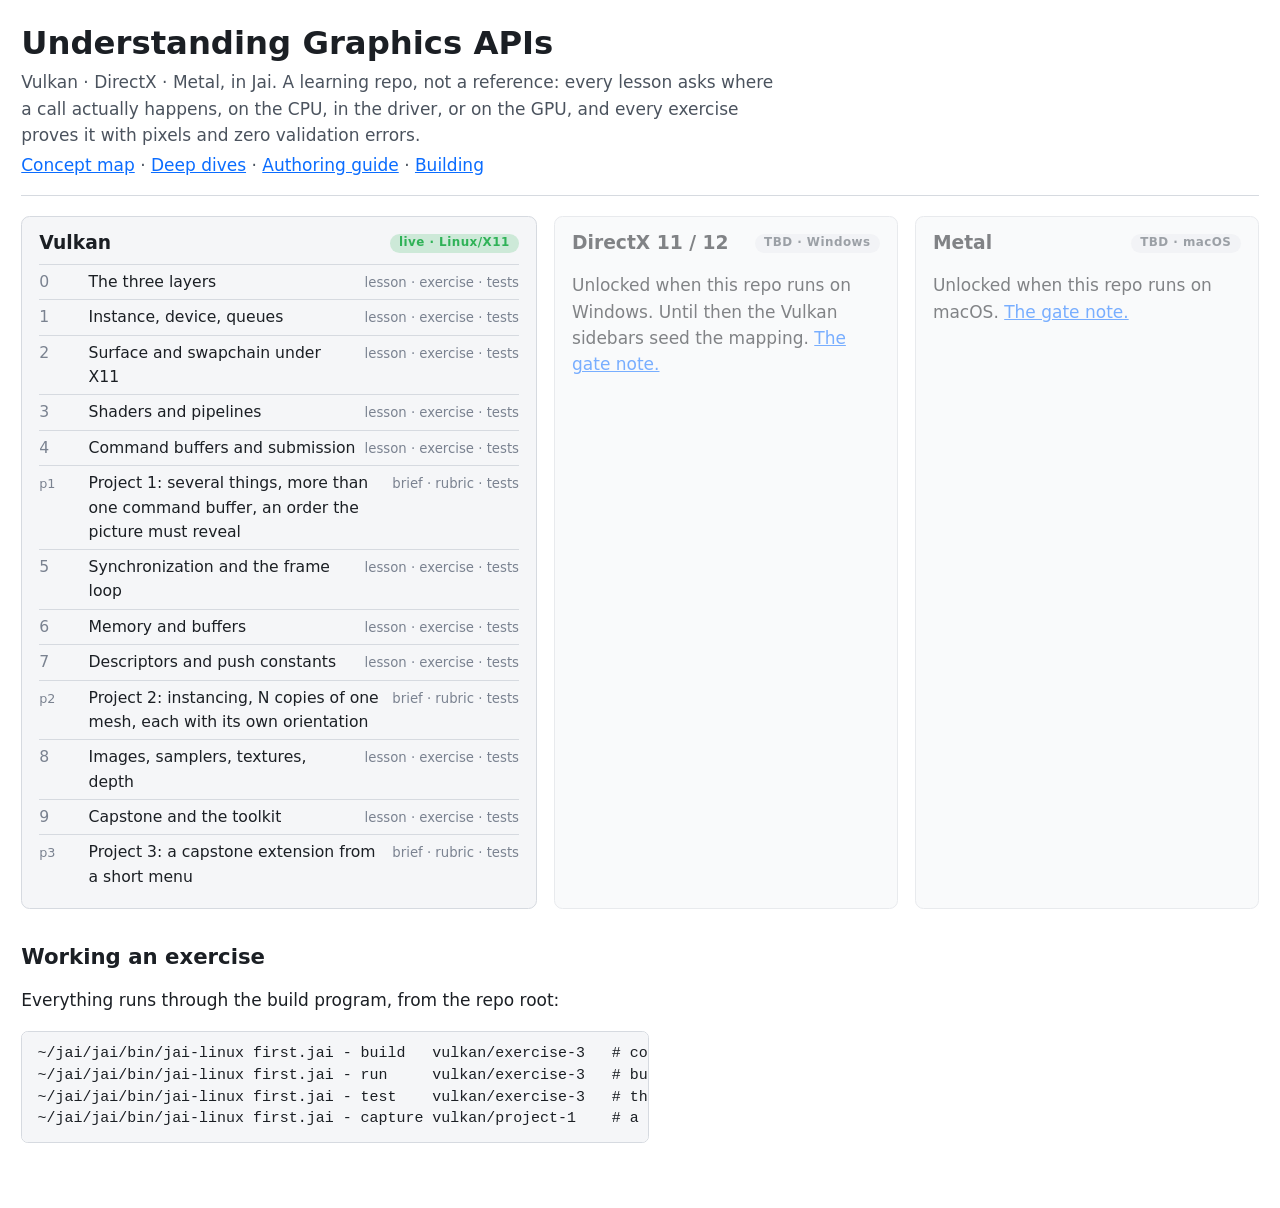
==== index.html @ 201dd930 "concept-map verb: assemble the cross-API glossary from every sidebar; check-lessons flags a stale ma" ====
<!doctype html>
<html lang="en">
<head>
<meta charset="utf-8">
<meta name="viewport" content="width=device-width, initial-scale=1">
<title>Understanding Graphics APIs</title>
<link rel="stylesheet" href="lessons/assets/lesson.css">
</head>
<body class="site">

<header class="site-head">
  <h1>Understanding Graphics APIs</h1>
  <p>Vulkan · DirectX · Metal, in Jai. A learning repo, not a reference: every lesson asks where a call
  actually happens, on the CPU, in the driver, or on the GPU, and every exercise proves it with pixels and
  zero validation errors.</p>
  <p class="site-links"><a href="lessons/concept-map.html">Concept map</a> · <a href="lessons/vulkan/deep-dives/README.md">Deep dives</a> · <a href="lessons/README.md">Authoring guide</a> · <a href="README.md">Building</a></p>
</header>

<section class="tracks">

<article class="track" data-track="vulkan">
  <h2>Vulkan <span class="pill live">live · Linux/X11</span></h2>
  <div class="lrow" data-number="0"><span class="n">0</span><span class="t">The three layers</span><span class="marks"><span class="mark" data-state="todo">lesson</span> · <span class="mark" data-state="todo">exercise</span> · <span class="mark" data-state="todo">tests</span></span></div>
  <div class="lrow" data-number="1"><span class="n">1</span><span class="t">Instance, device, queues</span><span class="marks"><span class="mark" data-state="todo">lesson</span> · <span class="mark" data-state="todo">exercise</span> · <span class="mark" data-state="todo">tests</span></span></div>
  <div class="lrow" data-number="2"><span class="n">2</span><span class="t">Surface and swapchain under X11</span><span class="marks"><span class="mark" data-state="todo">lesson</span> · <span class="mark" data-state="todo">exercise</span> · <span class="mark" data-state="todo">tests</span></span></div>
  <div class="lrow" data-number="3"><span class="n">3</span><span class="t">Shaders and pipelines</span><span class="marks"><span class="mark" data-state="todo">lesson</span> · <span class="mark" data-state="todo">exercise</span> · <span class="mark" data-state="todo">tests</span></span></div>
  <div class="lrow" data-number="4"><span class="n">4</span><span class="t">Command buffers and submission</span><span class="marks"><span class="mark" data-state="todo">lesson</span> · <span class="mark" data-state="todo">exercise</span> · <span class="mark" data-state="todo">tests</span></span></div>
  <div class="lrow" data-project="1"><span class="n">p1</span><span class="t">Project 1: several things, more than one command buffer, an order the picture must reveal</span><span class="marks"><span class="mark" data-state="todo">brief</span> · <span class="mark" data-state="todo">rubric</span> · <span class="mark" data-state="todo">tests</span></span></div>
  <div class="lrow" data-number="5"><span class="n">5</span><span class="t">Synchronization and the frame loop</span><span class="marks"><span class="mark" data-state="todo">lesson</span> · <span class="mark" data-state="todo">exercise</span> · <span class="mark" data-state="todo">tests</span></span></div>
  <div class="lrow" data-number="6"><span class="n">6</span><span class="t">Memory and buffers</span><span class="marks"><span class="mark" data-state="todo">lesson</span> · <span class="mark" data-state="todo">exercise</span> · <span class="mark" data-state="todo">tests</span></span></div>
  <div class="lrow" data-number="7"><span class="n">7</span><span class="t">Descriptors and push constants</span><span class="marks"><span class="mark" data-state="todo">lesson</span> · <span class="mark" data-state="todo">exercise</span> · <span class="mark" data-state="todo">tests</span></span></div>
  <div class="lrow" data-project="2"><span class="n">p2</span><span class="t">Project 2: instancing, N copies of one mesh, each with its own orientation</span><span class="marks"><span class="mark" data-state="todo">brief</span> · <span class="mark" data-state="todo">rubric</span> · <span class="mark" data-state="todo">tests</span></span></div>
  <div class="lrow" data-number="8"><span class="n">8</span><span class="t">Images, samplers, textures, depth</span><span class="marks"><span class="mark" data-state="todo">lesson</span> · <span class="mark" data-state="todo">exercise</span> · <span class="mark" data-state="todo">tests</span></span></div>
  <div class="lrow" data-number="9"><span class="n">9</span><span class="t">Capstone and the toolkit</span><span class="marks"><span class="mark" data-state="todo">lesson</span> · <span class="mark" data-state="todo">exercise</span> · <span class="mark" data-state="todo">tests</span></span></div>
  <div class="lrow" data-project="3"><span class="n">p3</span><span class="t">Project 3: a capstone extension from a short menu</span><span class="marks"><span class="mark" data-state="todo">brief</span> · <span class="mark" data-state="todo">rubric</span> · <span class="mark" data-state="todo">tests</span></span></div>
</article>

<article class="track tbd" data-track="directx">
  <h2>DirectX 11 / 12 <span class="pill">TBD · Windows</span></h2>
  <p>Unlocked when this repo runs on Windows. Until then the Vulkan sidebars seed the mapping.
  <a href="directx/README.md">The gate note.</a></p>
</article>

<article class="track tbd" data-track="metal">
  <h2>Metal <span class="pill">TBD · macOS</span></h2>
  <p>Unlocked when this repo runs on macOS. <a href="metal/README.md">The gate note.</a></p>
</article>

</section>

<section class="howto">
  <h2>Working an exercise</h2>
  <p>Everything runs through the build program, from the repo root:</p>
<pre><code>~/jai/jai/bin/jai-linux first.jai - build   vulkan/exercise-3   # compile the windowed program
~/jai/jai/bin/jai-linux first.jai - run     vulkan/exercise-3   # build, then look at it
~/jai/jai/bin/jai-linux first.jai - test    vulkan/exercise-3   # the headless gate: pixels and zero validation errors
~/jai/jai/bin/jai-linux first.jai - capture vulkan/project-1    # a PNG of the last readback, for grading</code></pre>
</section>

</body>
</html>
---- lessons/assets/lesson.css ----
/* lesson.css: tokens, type, the spine layout and its narrow strip, sidebars, endnotes, the index.
   One stylesheet for every page; no build step; works from file://. */

/* ---- tokens -------------------------------------------------------------------------------- */

:root {
  color-scheme: light dark;
  --bg: #fff;
  --bg-2: #f5f6f8;
  --bg-3: #e9ebef;
  --fg: #1b1f24;
  --fg-2: #4b535e;
  --fg-3: #7a8290;
  --line: #d6dae0;
  --accent: #0a6cff;
  --lane-cpu: #2fb257;
  --lane-driver: #f0930a;
  --lane-gpu: #0a84ff;
  --sidebar: #7c4dff;
  --mark: rgba(10, 108, 255, .18);
  --font: system-ui, -apple-system, "Segoe UI", Roboto, sans-serif;
  --mono: ui-monospace, "JetBrains Mono", "Fira Code", Menlo, monospace;
}

@media (prefers-color-scheme: dark) {
  :root {
    --bg: #121417;
    --bg-2: #1a1d22;
    --bg-3: #23272e;
    --fg: #e6e8eb;
    --fg-2: #aab2bd;
    --fg-3: #767e8a;
    --line: #333a44;
    --accent: #4d9bff;
    --lane-cpu: #45c46c;
    --lane-driver: #f5a632;
    --lane-gpu: #3b9bff;
    --sidebar: #a98bff;
    --mark: rgba(77, 155, 255, .28);
  }
}

[data-lane="cpu"]    { --lane-color: var(--lane-cpu); }
[data-lane="driver"] { --lane-color: var(--lane-driver); }
[data-lane="gpu"]    { --lane-color: var(--lane-gpu); }

/* ---- type ---------------------------------------------------------------------------------- */

*, *::before, *::after { box-sizing: border-box; }

html { font-size: 17px; }

body {
  margin: 0;
  font-family: var(--font);
  line-height: 1.55;
  color: var(--fg);
  background: var(--bg);
}

p, li, dd { max-width: 70ch; }

h1 { font-size: 1.9rem; line-height: 1.2; margin: .2rem 0 .4rem; }
h2 { font-size: 1.25rem; line-height: 1.3; margin: 2rem 0 .6rem; }
a  { color: var(--accent); }

code { font-family: var(--mono); font-size: .92em; }

pre {
  overflow-x: auto;
  font: 0.88em/1.45 var(--mono);
  background: var(--bg-2);
  border: 1px solid var(--line);
  border-radius: .4rem;
  padding: .7rem .9rem;
  margin: .8rem 0;
}
pre code { font: inherit; }

mark { background: var(--mark); color: inherit; border-radius: .15rem; padding: 0 .1em; }

.notice { background: var(--bg-3); padding: .5rem .8rem; border-radius: .4rem; }
.lead   { color: var(--fg-2); }

/* ---- the lesson page ----------------------------------------------------------------------- */

.lesson {
  max-width: 1500px;
  margin: 0 auto;
  padding: 0 1.25rem 3rem;
}

.lesson-head {
  padding: 1rem 0 .6rem;
  border-bottom: 1px solid var(--line);
  margin-bottom: 1rem;
}
.crumbs       { margin: 0; font-size: .85rem; color: var(--fg-2); }
.lesson-links { margin: 0; }

.step { scroll-margin-top: 1rem; }

.deep-dive { color: var(--fg-2); }
.next { font-weight: 600; margin-top: 2rem; }

/* wide: two columns, the panel pinned on the right */
@media (min-width: 1100px) {
  .lesson {
    display: grid;
    grid-template-columns: minmax(0, 1.4fr) minmax(300px, 1fr);
    gap: 0 2rem;
    align-items: start;
  }
  .lesson-head { grid-column: 1 / -1; }
  .body  { grid-column: 1; grid-row: 2; min-width: 0; }
  .where { grid-column: 2; grid-row: 2; position: sticky; top: 1rem; align-self: start; }
  .strip { display: none; }
}

/* narrow: one column, the lanes fold into a pinned strip of chips */
@media (max-width: 1099.98px) {
  .where {
    position: sticky;
    top: 0;
    z-index: 2;
    background: var(--bg);
    border-bottom: 1px solid var(--line);
  }
  .strip {
    display: flex;
    flex-wrap: wrap;
    align-items: center;
    gap: .4rem;
    padding: .45rem 0;
    min-height: 2.4rem;
  }
  .spine { display: none; }
  .where.expanded .spine { display: block; max-height: 50vh; overflow: auto; margin-bottom: .6rem; }
  .step { scroll-margin-top: 3.4rem; }
}

/* ---- the spine ----------------------------------------------------------------------------- */

.spine {
  border: 1px solid var(--line);
  border-radius: .5rem;
  background: var(--bg-2);
  padding: .8rem .9rem;
}
.spine-title {
  margin: 0 0 .6rem;
  font-size: .8rem;
  letter-spacing: .06em;
  text-transform: uppercase;
  color: var(--fg-2);
}
.spine-legend { margin: .6rem 0 0; font-size: .8rem; color: var(--fg-3); }

.lane {
  display: grid;
  grid-template-columns: 4.5rem 1fr;
  align-items: center;
  gap: .5rem;
  margin: .35rem 0;
}
.lane-tag { font-weight: 700; font-size: .8rem; text-align: right; color: var(--lane-color); }
.bar {
  display: flex;
  align-items: center;
  gap: .35rem;
  min-width: 0;
  overflow-x: auto;
  padding: .3rem .5rem;
  border-radius: .4rem;
  background: color-mix(in srgb, var(--lane-color) 12%, transparent);
}

.box, .chip {
  font: inherit;
  font-size: .8rem;
  line-height: 1.3;
  padding: .15rem .55rem;
  border: 1px solid var(--line);
  border-radius: 999px;
  background: var(--bg);
  color: var(--fg);
  white-space: nowrap;
  cursor: pointer;
  transition: opacity .2s, border-color .2s, background-color .2s;
}
.box.on, .chip.on {
  border-color: var(--lane-color);
  background: color-mix(in srgb, var(--lane-color) 18%, var(--bg));
  font-weight: 600;
}
.spine.live .box:not(.on) { opacity: .55; }

.arrow { flex: none; color: var(--fg-3); font-weight: 700; }
.arrow.on { color: var(--accent); }

/* the strip's chips, built by spine.js; a long sub label is cut short so the strip stays one line */
.strip-label { font-size: .7rem; letter-spacing: .06em; text-transform: uppercase; color: var(--fg-2); }
.chip { cursor: default; display: inline-block; max-width: 50vw; overflow: hidden; text-overflow: ellipsis; vertical-align: middle; }
.chip .sub { color: var(--fg-3); font-weight: 400; }
.chip-arrow { color: var(--fg-3); font-weight: 700; }
.chip-arrow.on { color: var(--accent); }
.strip-toggle {
  margin-left: auto;
  font: inherit;
  font-size: .8rem;
  color: var(--accent);
  background: none;
  border: 0;
  padding: .15rem .3rem;
  cursor: pointer;
}

/* ---- sidebars, snippets, endnotes ---------------------------------------------------------- */

.sidebar {
  border-left: 3px solid var(--sidebar);
  border-radius: 0 .4rem .4rem 0;
  padding: .5rem .9rem;
  margin: 1rem 0;
  background: color-mix(in srgb, var(--sidebar) 8%, transparent);
}
.sidebar-lead {
  margin: 0 0 .3rem;
  font-size: .75rem;
  font-weight: 700;
  letter-spacing: .06em;
  text-transform: uppercase;
  color: var(--sidebar);
}
dl.elsewhere { margin: 0; }
dl.elsewhere dt { display: inline; font-weight: 700; }
dl.elsewhere dt::after { content: ": "; }
dl.elsewhere dd { display: inline; margin: 0; }
dl.elsewhere dd:not(:last-child)::after { content: " · "; color: var(--fg-3); }

pre[data-illustrative] { position: relative; padding-top: 1.7rem; }
pre[data-illustrative]::before {
  content: "illustrative · " attr(data-illustrative);
  position: absolute;
  top: .4rem;
  left: .9rem;
  font-family: var(--font);
  font-size: .65rem;
  letter-spacing: .06em;
  text-transform: uppercase;
  color: var(--fg-3);
}

.endnote {
  border: 1px dashed var(--line);
  border-radius: .4rem;
  padding: .4rem .8rem;
  margin: .5rem 0;
  color: var(--fg-2);
}
.endnote summary { cursor: pointer; color: var(--fg); }

@media (prefers-reduced-motion: reduce) {
  * { transition: none !important; }
}

/* ---- plain pages: the concept map ---------------------------------------------------------- */

.page { max-width: 1100px; margin: 0 auto; padding: 0 1.25rem 3rem; }
.page .crumbs { padding-top: 1rem; }
table.concept-map { border-collapse: collapse; width: 100%; margin: 1rem 0; font-size: .95rem; }
table.concept-map th, table.concept-map td {
  text-align: left;
  vertical-align: top;
  padding: .45rem .6rem;
  border-bottom: 1px solid var(--line);
}
table.concept-map th { font-size: .75rem; letter-spacing: .06em; text-transform: uppercase; color: var(--fg-2); }
table.concept-map td { max-width: 40ch; }
.empty { color: var(--fg-2); font-style: italic; }

/* ---- the landing page ---------------------------------------------------------------------- */

.site { max-width: 1500px; margin: 0 auto; padding: 0 1.25rem 3rem; }
.site-head { padding: 1.2rem 0 .8rem; border-bottom: 1px solid var(--line); margin-bottom: 1.2rem; }
.site-head p { margin: .2rem 0; color: var(--fg-2); }

/* the Vulkan card carries the lesson list, so it gets the wider column; one column below 1100 px */
.tracks { display: grid; grid-template-columns: minmax(0, 1.5fr) minmax(0, 1fr) minmax(0, 1fr); gap: 1rem; }
@media (max-width: 1099.98px) {
  .tracks { grid-template-columns: minmax(0, 1fr); }
}
.track {
  border: 1px solid var(--line);
  border-radius: .5rem;
  padding: .8rem 1rem;
  background: var(--bg-2);
}
.track.tbd { opacity: .55; }
.track h2 {
  display: flex;
  justify-content: space-between;
  align-items: center;
  gap: .5rem;
  margin: 0 0 .5rem;
  font-size: 1.1rem;
}
.pill {
  font-size: .7rem;
  font-weight: 600;
  letter-spacing: .04em;
  padding: .1rem .55rem;
  border-radius: 999px;
  background: var(--bg-3);
  color: var(--fg-2);
  white-space: nowrap;
}
.pill.live { background: color-mix(in srgb, var(--lane-cpu) 20%, transparent); color: var(--lane-cpu); }

.lrow {
  display: grid;
  grid-template-columns: 2.4rem 1fr auto;
  gap: .5rem;
  align-items: baseline;
  padding: .3rem 0;
  border-top: 1px solid var(--line);
  font-size: .92rem;
}
.lrow .n { color: var(--fg-3); font-variant-numeric: tabular-nums; }
.lrow[data-project] .n { font-size: .75rem; }
.marks { font-size: .78rem; color: var(--fg-3); white-space: nowrap; }
.mark[data-state="done"]    { color: var(--lane-cpu); }
.mark[data-state="current"] { color: var(--accent); }
.howto pre { max-width: 70ch; }
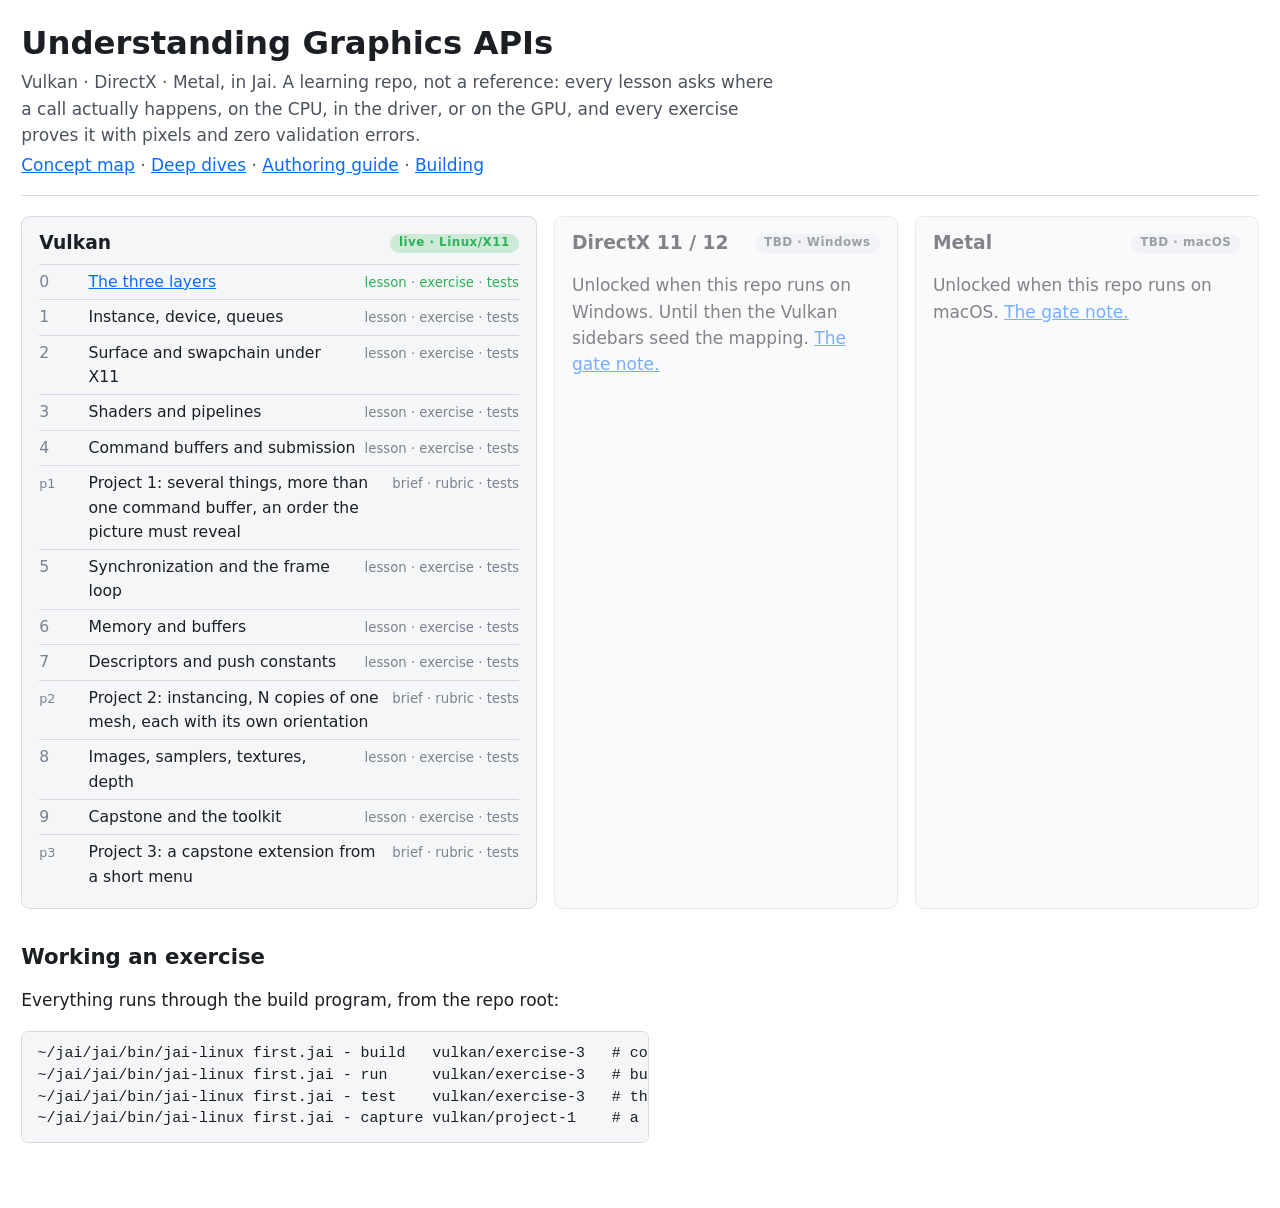
==== commit 74b182b6: "Lesson 0: the three layers, with the diagram convention Co-Authored-By: Claude Fable 5.1 <noreply@an" ====
--- a/index.html
+++ b/index.html
@@ -20,7 +20,7 @@
 
 <article class="track" data-track="vulkan">
   <h2>Vulkan <span class="pill live">live · Linux/X11</span></h2>
-  <div class="lrow" data-number="0"><span class="n">0</span><span class="t">The three layers</span><span class="marks"><span class="mark" data-state="todo">lesson</span> · <span class="mark" data-state="todo">exercise</span> · <span class="mark" data-state="todo">tests</span></span></div>
+  <div class="lrow" data-number="0"><span class="n">0</span><span class="t"><a href="lessons/vulkan/00-three-layers.html">The three layers</a></span><span class="marks"><span class="mark" data-state="done">lesson</span> · <span class="mark" data-state="done">exercise</span> · <span class="mark" data-state="done">tests</span></span></div>
   <div class="lrow" data-number="1"><span class="n">1</span><span class="t">Instance, device, queues</span><span class="marks"><span class="mark" data-state="todo">lesson</span> · <span class="mark" data-state="todo">exercise</span> · <span class="mark" data-state="todo">tests</span></span></div>
   <div class="lrow" data-number="2"><span class="n">2</span><span class="t">Surface and swapchain under X11</span><span class="marks"><span class="mark" data-state="todo">lesson</span> · <span class="mark" data-state="todo">exercise</span> · <span class="mark" data-state="todo">tests</span></span></div>
   <div class="lrow" data-number="3"><span class="n">3</span><span class="t">Shaders and pipelines</span><span class="marks"><span class="mark" data-state="todo">lesson</span> · <span class="mark" data-state="todo">exercise</span> · <span class="mark" data-state="todo">tests</span></span></div>
--- a/lessons/assets/lesson.css
+++ b/lessons/assets/lesson.css
@@ -100,7 +100,7 @@
 
 .step { scroll-margin-top: 1rem; }
 
-.deep-dive { color: var(--fg-2); }
+p.deep-dive { color: var(--fg-2); }
 .next { font-weight: 600; margin-top: 2rem; }
 
 /* wide: two columns, the panel pinned on the right */
@@ -260,14 +260,40 @@
 }
 .endnote summary { cursor: pointer; color: var(--fg); }
 
+/* ---- diagrams: one inline SVG per lesson, drawn with the lane tokens --------------------- */
+
+figure.diagram { margin: 1.2rem 0; }
+figure.diagram svg {
+  display: block;
+  width: 100%;
+  height: auto;
+  max-width: 70ch;
+  font: .78rem var(--font);
+}
+figure.diagram text { fill: var(--fg); }
+figure.diagram [data-lane] > rect.band {
+  fill: color-mix(in srgb, var(--lane-color) 14%, transparent);
+  stroke: var(--lane-color);
+  stroke-width: 1;
+}
+figure.diagram [data-lane] > text.band-tag { fill: var(--lane-color); font-weight: 700; }
+figure.diagram .node rect { fill: var(--bg); stroke: var(--line); rx: 4; }
+figure.diagram .token rect { fill: var(--bg); stroke: var(--line); stroke-dasharray: 3 2; rx: 10; }
+figure.diagram .token text { font-weight: 600; }
+figure.diagram .link { stroke: var(--fg-3); stroke-width: 1.2; fill: none; marker-end: url(#arrowhead); }
+figure.diagram .link.hot { stroke: var(--accent); }
+figure.diagram marker path { fill: var(--fg-3); }
+figure.diagram .small { font-size: .68rem; fill: var(--fg-2); }
+figure.diagram figcaption { font-size: .85rem; color: var(--fg-2); max-width: 70ch; margin-top: .4rem; }
+
 @media (prefers-reduced-motion: reduce) {
   * { transition: none !important; }
 }
 
 /* ---- plain pages: the concept map ---------------------------------------------------------- */
 
-.page { max-width: 1100px; margin: 0 auto; padding: 0 1.25rem 3rem; }
-.page .crumbs { padding-top: 1rem; }
+.page, .deep-dive { max-width: 1100px; margin: 0 auto; padding: 0 1.25rem 3rem; }
+.page .crumbs, .deep-dive .crumbs { padding-top: 1rem; }
 table.concept-map { border-collapse: collapse; width: 100%; margin: 1rem 0; font-size: .95rem; }
 table.concept-map th, table.concept-map td {
   text-align: left;
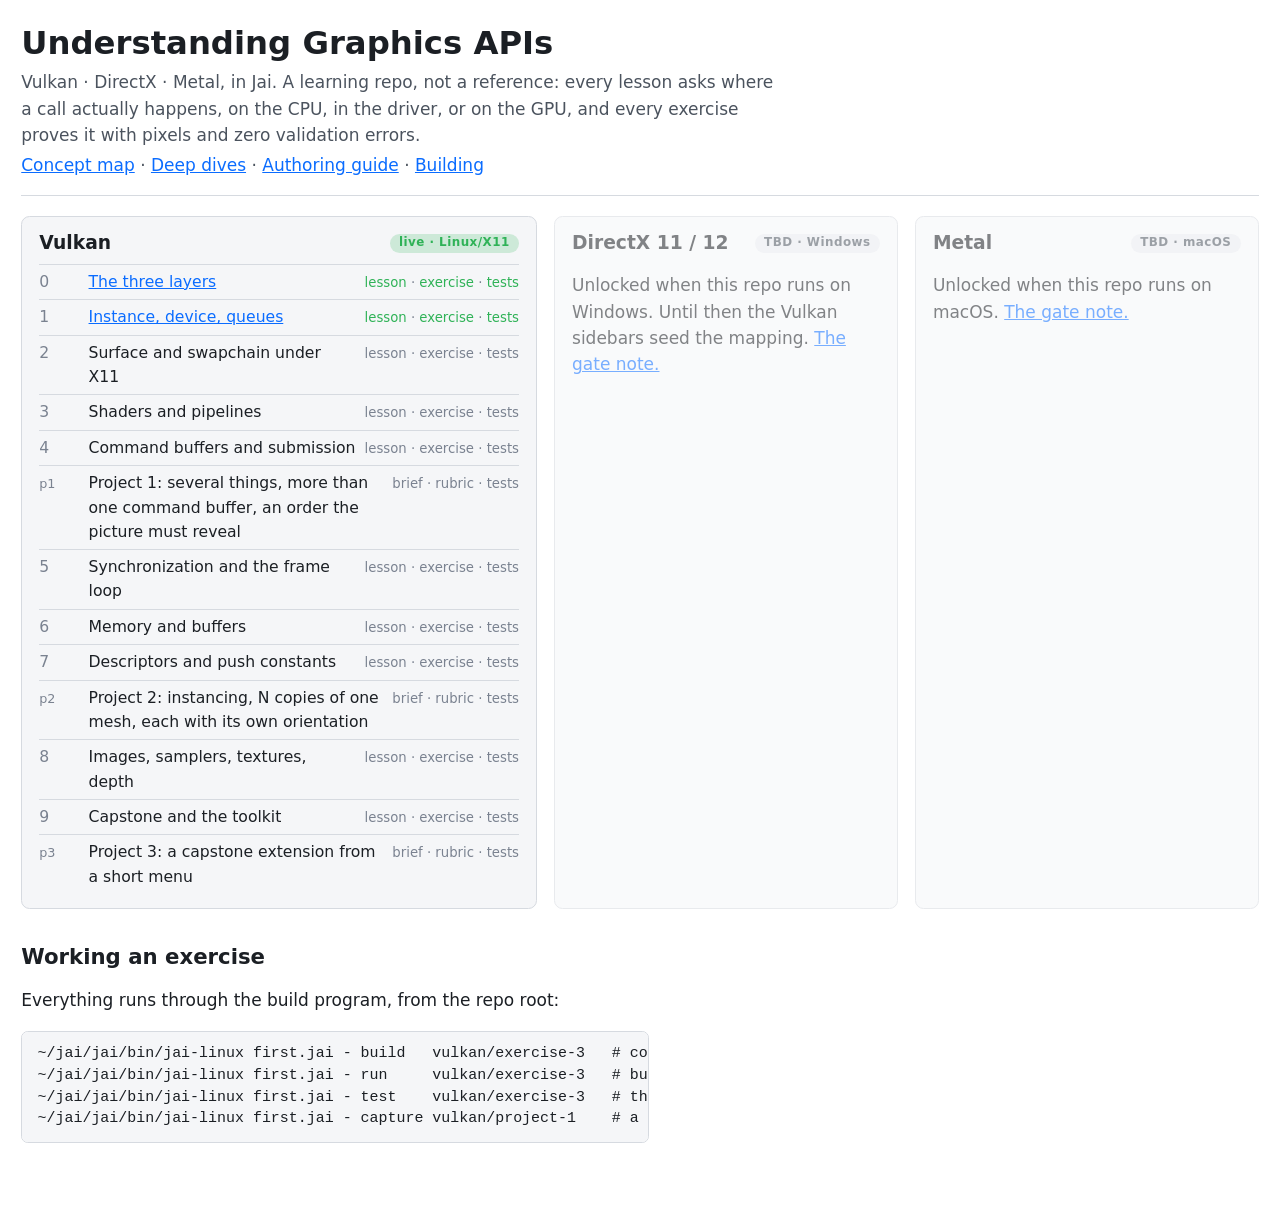
==== commit f43fe25f: "Lesson 1: instance, device, queues Co-Authored-By: Claude Fable 5.1 <noreply@anthropic.com>" ====
--- a/index.html
+++ b/index.html
@@ -21,7 +21,7 @@
 <article class="track" data-track="vulkan">
   <h2>Vulkan <span class="pill live">live · Linux/X11</span></h2>
   <div class="lrow" data-number="0"><span class="n">0</span><span class="t"><a href="lessons/vulkan/00-three-layers.html">The three layers</a></span><span class="marks"><span class="mark" data-state="done">lesson</span> · <span class="mark" data-state="done">exercise</span> · <span class="mark" data-state="done">tests</span></span></div>
-  <div class="lrow" data-number="1"><span class="n">1</span><span class="t">Instance, device, queues</span><span class="marks"><span class="mark" data-state="todo">lesson</span> · <span class="mark" data-state="todo">exercise</span> · <span class="mark" data-state="todo">tests</span></span></div>
+  <div class="lrow" data-number="1"><span class="n">1</span><span class="t"><a href="lessons/vulkan/01-instance-device-queues.html">Instance, device, queues</a></span><span class="marks"><span class="mark" data-state="done">lesson</span> · <span class="mark" data-state="done">exercise</span> · <span class="mark" data-state="done">tests</span></span></div>
   <div class="lrow" data-number="2"><span class="n">2</span><span class="t">Surface and swapchain under X11</span><span class="marks"><span class="mark" data-state="todo">lesson</span> · <span class="mark" data-state="todo">exercise</span> · <span class="mark" data-state="todo">tests</span></span></div>
   <div class="lrow" data-number="3"><span class="n">3</span><span class="t">Shaders and pipelines</span><span class="marks"><span class="mark" data-state="todo">lesson</span> · <span class="mark" data-state="todo">exercise</span> · <span class="mark" data-state="todo">tests</span></span></div>
   <div class="lrow" data-number="4"><span class="n">4</span><span class="t">Command buffers and submission</span><span class="marks"><span class="mark" data-state="todo">lesson</span> · <span class="mark" data-state="todo">exercise</span> · <span class="mark" data-state="todo">tests</span></span></div>
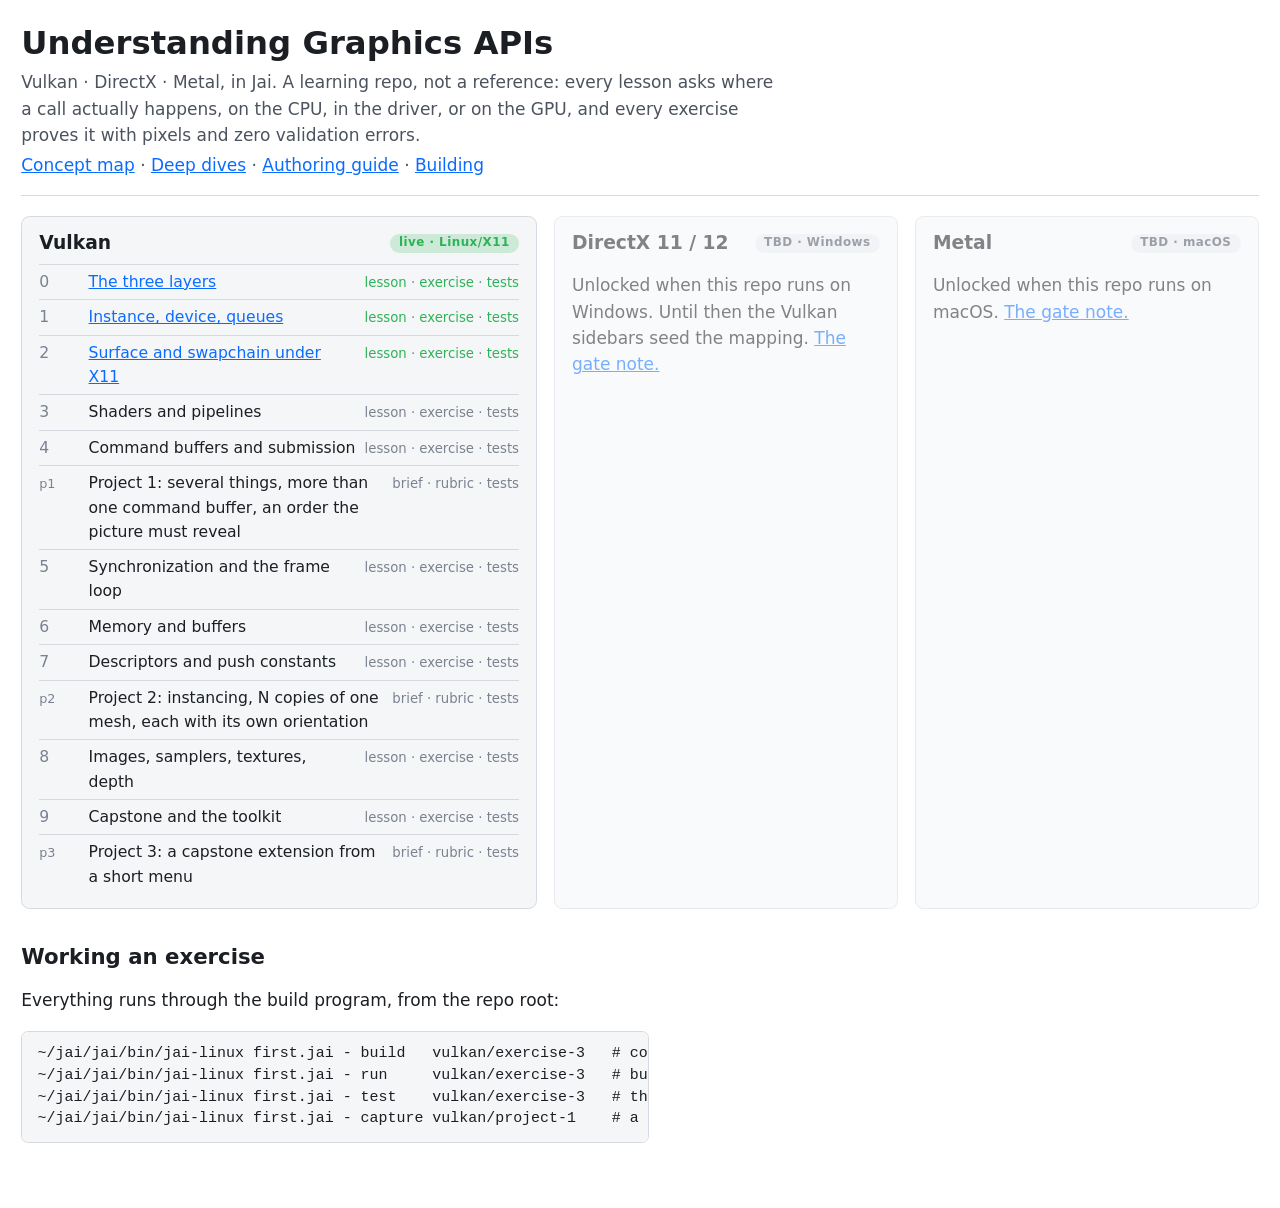
==== commit 02c0a847: "Lesson 2: surface and swapchain under X11 Co-Authored-By: Claude Fable 5.1 <noreply@anthropic.com>" ====
--- a/index.html
+++ b/index.html
@@ -22,7 +22,7 @@
   <h2>Vulkan <span class="pill live">live · Linux/X11</span></h2>
   <div class="lrow" data-number="0"><span class="n">0</span><span class="t"><a href="lessons/vulkan/00-three-layers.html">The three layers</a></span><span class="marks"><span class="mark" data-state="done">lesson</span> · <span class="mark" data-state="done">exercise</span> · <span class="mark" data-state="done">tests</span></span></div>
   <div class="lrow" data-number="1"><span class="n">1</span><span class="t"><a href="lessons/vulkan/01-instance-device-queues.html">Instance, device, queues</a></span><span class="marks"><span class="mark" data-state="done">lesson</span> · <span class="mark" data-state="done">exercise</span> · <span class="mark" data-state="done">tests</span></span></div>
-  <div class="lrow" data-number="2"><span class="n">2</span><span class="t">Surface and swapchain under X11</span><span class="marks"><span class="mark" data-state="todo">lesson</span> · <span class="mark" data-state="todo">exercise</span> · <span class="mark" data-state="todo">tests</span></span></div>
+  <div class="lrow" data-number="2"><span class="n">2</span><span class="t"><a href="lessons/vulkan/02-surface-swapchain.html">Surface and swapchain under X11</a></span><span class="marks"><span class="mark" data-state="done">lesson</span> · <span class="mark" data-state="done">exercise</span> · <span class="mark" data-state="done">tests</span></span></div>
   <div class="lrow" data-number="3"><span class="n">3</span><span class="t">Shaders and pipelines</span><span class="marks"><span class="mark" data-state="todo">lesson</span> · <span class="mark" data-state="todo">exercise</span> · <span class="mark" data-state="todo">tests</span></span></div>
   <div class="lrow" data-number="4"><span class="n">4</span><span class="t">Command buffers and submission</span><span class="marks"><span class="mark" data-state="todo">lesson</span> · <span class="mark" data-state="todo">exercise</span> · <span class="mark" data-state="todo">tests</span></span></div>
   <div class="lrow" data-project="1"><span class="n">p1</span><span class="t">Project 1: several things, more than one command buffer, an order the picture must reveal</span><span class="marks"><span class="mark" data-state="todo">brief</span> · <span class="mark" data-state="todo">rubric</span> · <span class="mark" data-state="todo">tests</span></span></div>
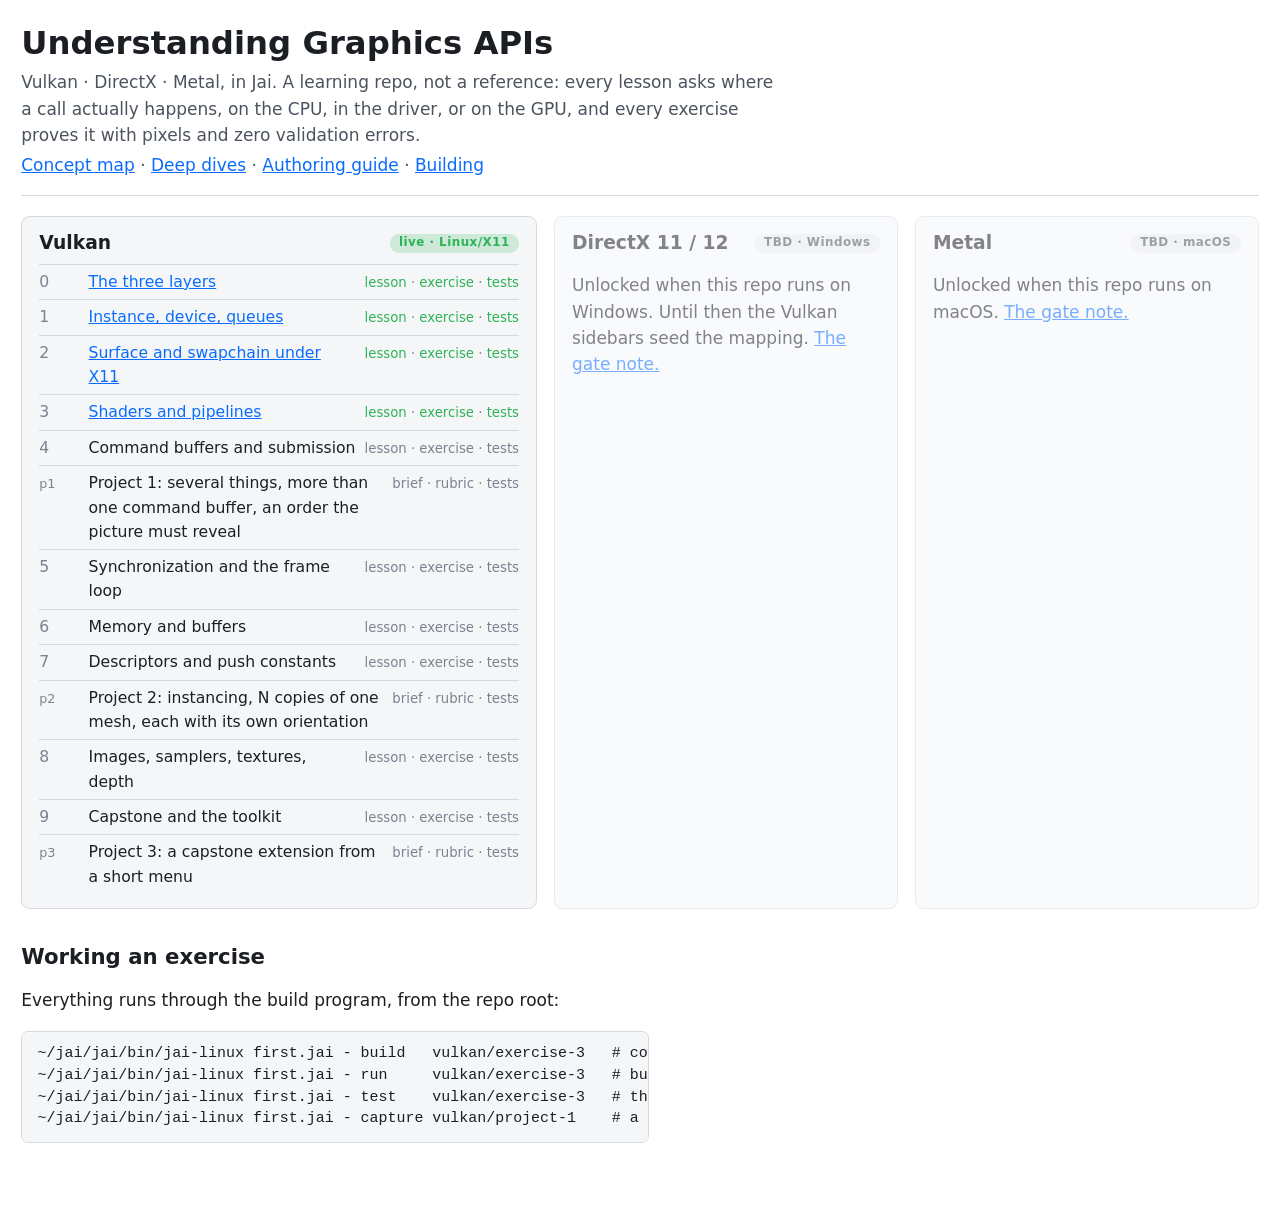
==== commit 14be04aa: "Lesson 3: shaders and pipelines Co-Authored-By: Claude Fable 5.1 <noreply@anthropic.com>" ====
--- a/index.html
+++ b/index.html
@@ -23,7 +23,7 @@
   <div class="lrow" data-number="0"><span class="n">0</span><span class="t"><a href="lessons/vulkan/00-three-layers.html">The three layers</a></span><span class="marks"><span class="mark" data-state="done">lesson</span> · <span class="mark" data-state="done">exercise</span> · <span class="mark" data-state="done">tests</span></span></div>
   <div class="lrow" data-number="1"><span class="n">1</span><span class="t"><a href="lessons/vulkan/01-instance-device-queues.html">Instance, device, queues</a></span><span class="marks"><span class="mark" data-state="done">lesson</span> · <span class="mark" data-state="done">exercise</span> · <span class="mark" data-state="done">tests</span></span></div>
   <div class="lrow" data-number="2"><span class="n">2</span><span class="t"><a href="lessons/vulkan/02-surface-swapchain.html">Surface and swapchain under X11</a></span><span class="marks"><span class="mark" data-state="done">lesson</span> · <span class="mark" data-state="done">exercise</span> · <span class="mark" data-state="done">tests</span></span></div>
-  <div class="lrow" data-number="3"><span class="n">3</span><span class="t">Shaders and pipelines</span><span class="marks"><span class="mark" data-state="todo">lesson</span> · <span class="mark" data-state="todo">exercise</span> · <span class="mark" data-state="todo">tests</span></span></div>
+  <div class="lrow" data-number="3"><span class="n">3</span><span class="t"><a href="lessons/vulkan/03-shaders-pipelines.html">Shaders and pipelines</a></span><span class="marks"><span class="mark" data-state="done">lesson</span> · <span class="mark" data-state="done">exercise</span> · <span class="mark" data-state="done">tests</span></span></div>
   <div class="lrow" data-number="4"><span class="n">4</span><span class="t">Command buffers and submission</span><span class="marks"><span class="mark" data-state="todo">lesson</span> · <span class="mark" data-state="todo">exercise</span> · <span class="mark" data-state="todo">tests</span></span></div>
   <div class="lrow" data-project="1"><span class="n">p1</span><span class="t">Project 1: several things, more than one command buffer, an order the picture must reveal</span><span class="marks"><span class="mark" data-state="todo">brief</span> · <span class="mark" data-state="todo">rubric</span> · <span class="mark" data-state="todo">tests</span></span></div>
   <div class="lrow" data-number="5"><span class="n">5</span><span class="t">Synchronization and the frame loop</span><span class="marks"><span class="mark" data-state="todo">lesson</span> · <span class="mark" data-state="todo">exercise</span> · <span class="mark" data-state="todo">tests</span></span></div>
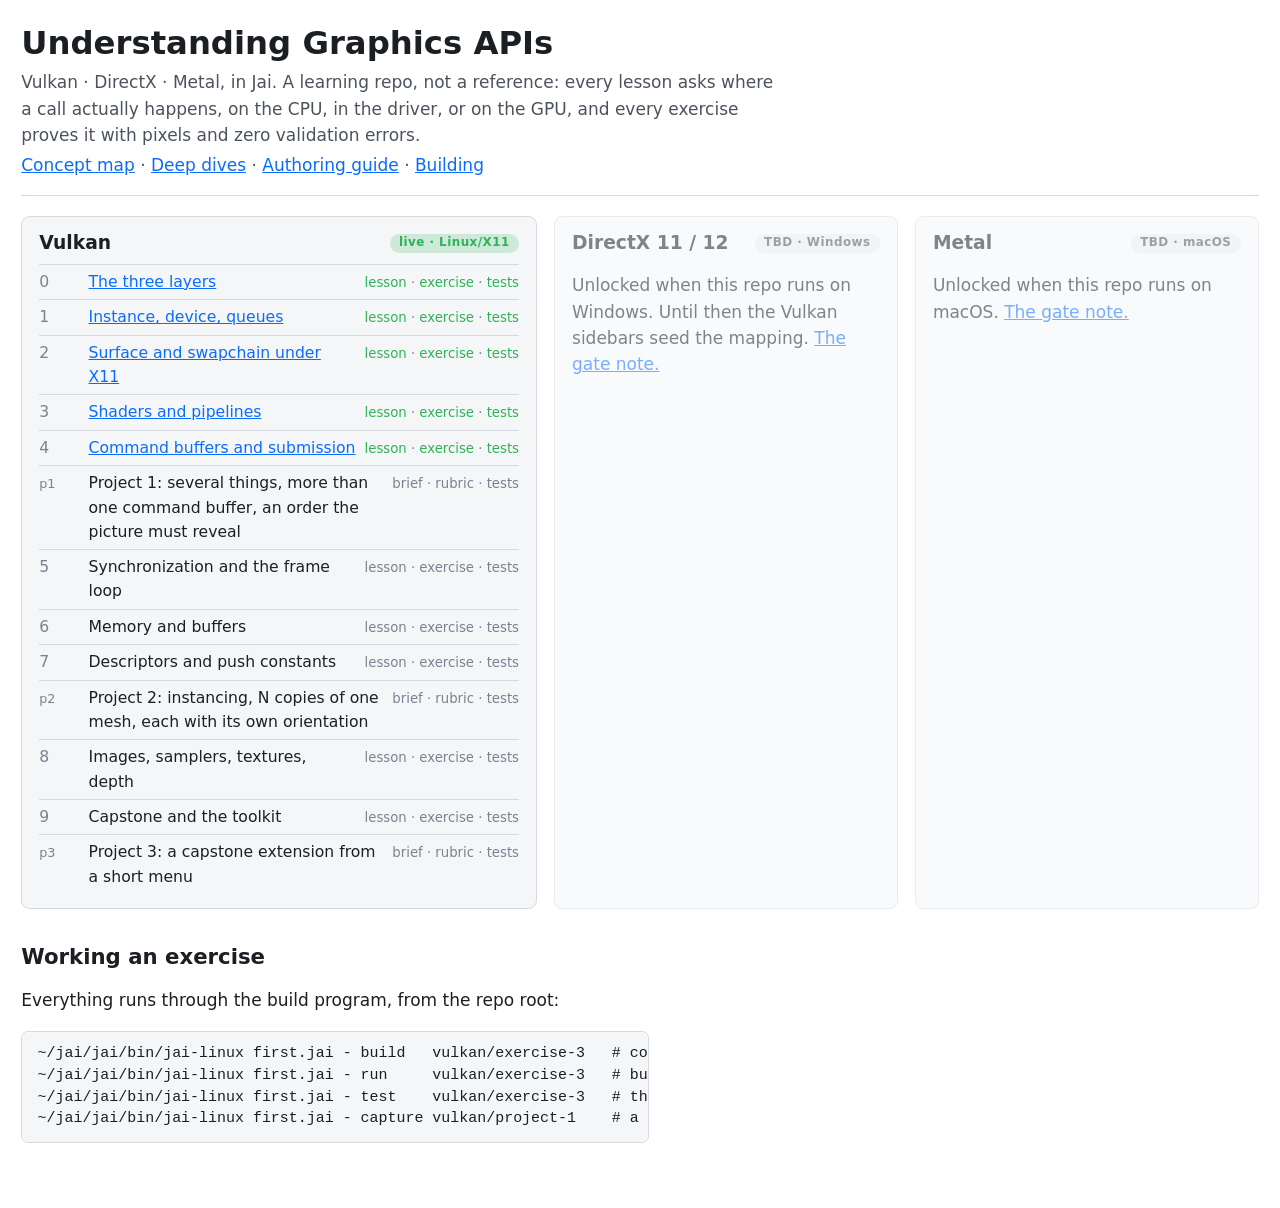
==== commit c770597a: "Lesson 4: command buffers and submission; the template says what submit does Co-Authored-By: Claude " ====
--- a/index.html
+++ b/index.html
@@ -24,7 +24,7 @@
   <div class="lrow" data-number="1"><span class="n">1</span><span class="t"><a href="lessons/vulkan/01-instance-device-queues.html">Instance, device, queues</a></span><span class="marks"><span class="mark" data-state="done">lesson</span> · <span class="mark" data-state="done">exercise</span> · <span class="mark" data-state="done">tests</span></span></div>
   <div class="lrow" data-number="2"><span class="n">2</span><span class="t"><a href="lessons/vulkan/02-surface-swapchain.html">Surface and swapchain under X11</a></span><span class="marks"><span class="mark" data-state="done">lesson</span> · <span class="mark" data-state="done">exercise</span> · <span class="mark" data-state="done">tests</span></span></div>
   <div class="lrow" data-number="3"><span class="n">3</span><span class="t"><a href="lessons/vulkan/03-shaders-pipelines.html">Shaders and pipelines</a></span><span class="marks"><span class="mark" data-state="done">lesson</span> · <span class="mark" data-state="done">exercise</span> · <span class="mark" data-state="done">tests</span></span></div>
-  <div class="lrow" data-number="4"><span class="n">4</span><span class="t">Command buffers and submission</span><span class="marks"><span class="mark" data-state="todo">lesson</span> · <span class="mark" data-state="todo">exercise</span> · <span class="mark" data-state="todo">tests</span></span></div>
+  <div class="lrow" data-number="4"><span class="n">4</span><span class="t"><a href="lessons/vulkan/04-command-buffers.html">Command buffers and submission</a></span><span class="marks"><span class="mark" data-state="done">lesson</span> · <span class="mark" data-state="done">exercise</span> · <span class="mark" data-state="done">tests</span></span></div>
   <div class="lrow" data-project="1"><span class="n">p1</span><span class="t">Project 1: several things, more than one command buffer, an order the picture must reveal</span><span class="marks"><span class="mark" data-state="todo">brief</span> · <span class="mark" data-state="todo">rubric</span> · <span class="mark" data-state="todo">tests</span></span></div>
   <div class="lrow" data-number="5"><span class="n">5</span><span class="t">Synchronization and the frame loop</span><span class="marks"><span class="mark" data-state="todo">lesson</span> · <span class="mark" data-state="todo">exercise</span> · <span class="mark" data-state="todo">tests</span></span></div>
   <div class="lrow" data-number="6"><span class="n">6</span><span class="t">Memory and buffers</span><span class="marks"><span class="mark" data-state="todo">lesson</span> · <span class="mark" data-state="todo">exercise</span> · <span class="mark" data-state="todo">tests</span></span></div>
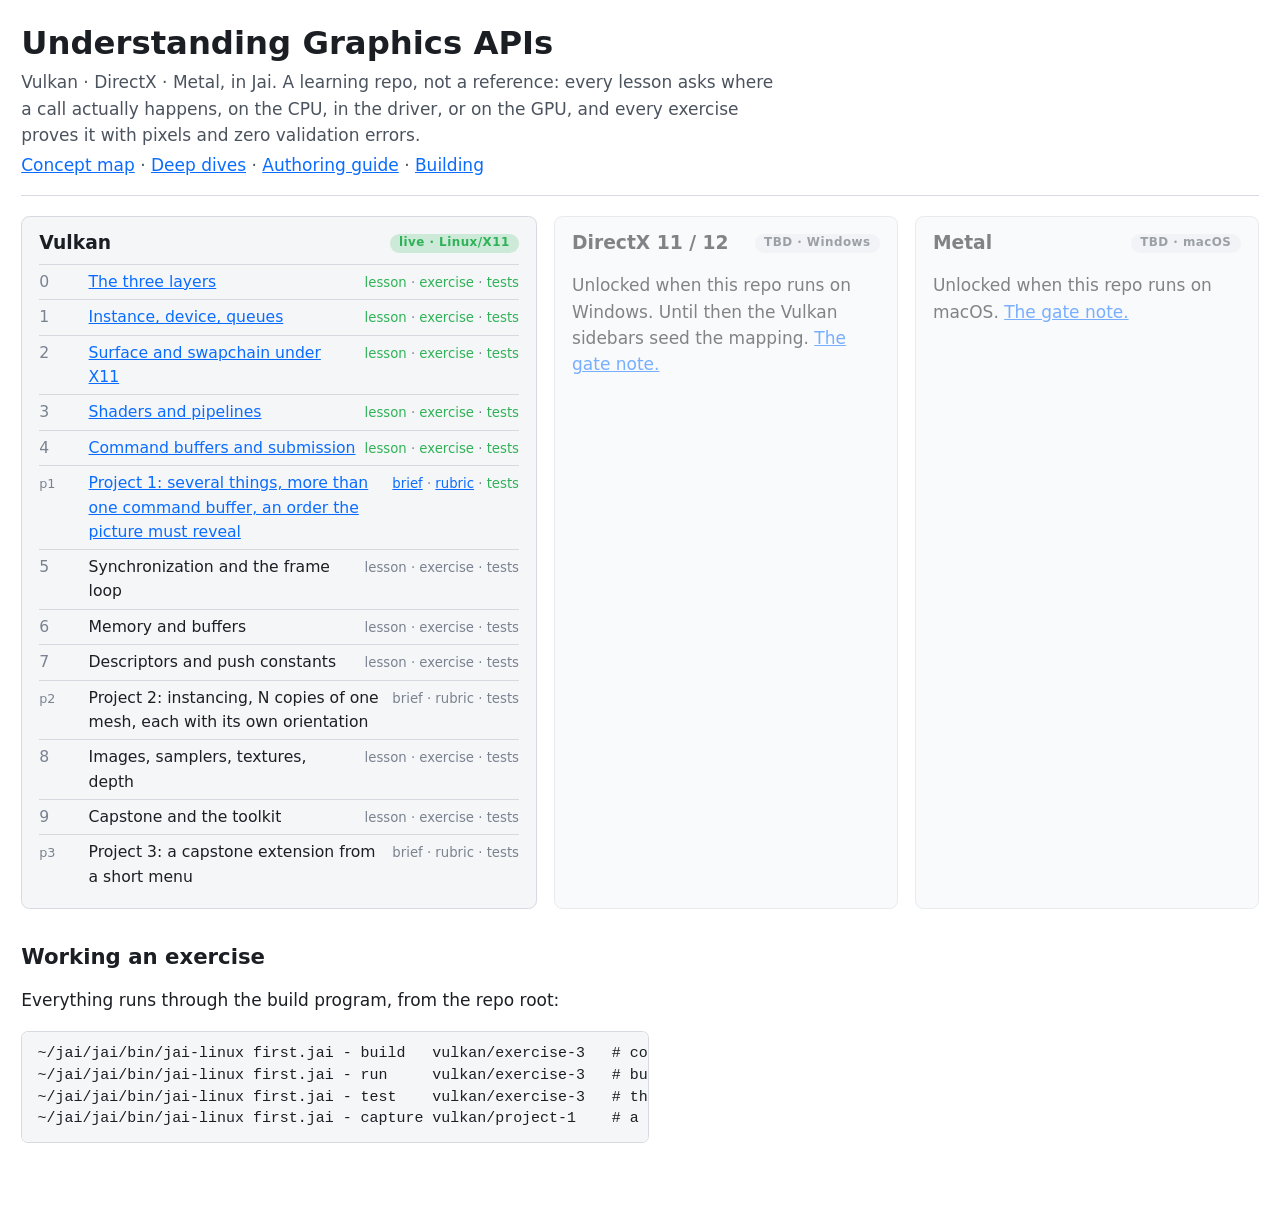
==== commit 5579dfdd: "Project 1: several shapes from more than one command buffer, with its rubric Co-Authored-By: Claude " ====
--- a/index.html
+++ b/index.html
@@ -25,7 +25,7 @@
   <div class="lrow" data-number="2"><span class="n">2</span><span class="t"><a href="lessons/vulkan/02-surface-swapchain.html">Surface and swapchain under X11</a></span><span class="marks"><span class="mark" data-state="done">lesson</span> · <span class="mark" data-state="done">exercise</span> · <span class="mark" data-state="done">tests</span></span></div>
   <div class="lrow" data-number="3"><span class="n">3</span><span class="t"><a href="lessons/vulkan/03-shaders-pipelines.html">Shaders and pipelines</a></span><span class="marks"><span class="mark" data-state="done">lesson</span> · <span class="mark" data-state="done">exercise</span> · <span class="mark" data-state="done">tests</span></span></div>
   <div class="lrow" data-number="4"><span class="n">4</span><span class="t"><a href="lessons/vulkan/04-command-buffers.html">Command buffers and submission</a></span><span class="marks"><span class="mark" data-state="done">lesson</span> · <span class="mark" data-state="done">exercise</span> · <span class="mark" data-state="done">tests</span></span></div>
-  <div class="lrow" data-project="1"><span class="n">p1</span><span class="t">Project 1: several things, more than one command buffer, an order the picture must reveal</span><span class="marks"><span class="mark" data-state="todo">brief</span> · <span class="mark" data-state="todo">rubric</span> · <span class="mark" data-state="todo">tests</span></span></div>
+  <div class="lrow" data-project="1"><span class="n">p1</span><span class="t"><a href="vulkan/project-1/README.md">Project 1: several things, more than one command buffer, an order the picture must reveal</a></span><span class="marks"><span class="mark" data-state="done"><a href="vulkan/project-1/README.md">brief</a></span> · <span class="mark" data-state="done"><a href="vulkan/project-1/RUBRIC.md">rubric</a></span> · <span class="mark" data-state="done">tests</span></span></div>
   <div class="lrow" data-number="5"><span class="n">5</span><span class="t">Synchronization and the frame loop</span><span class="marks"><span class="mark" data-state="todo">lesson</span> · <span class="mark" data-state="todo">exercise</span> · <span class="mark" data-state="todo">tests</span></span></div>
   <div class="lrow" data-number="6"><span class="n">6</span><span class="t">Memory and buffers</span><span class="marks"><span class="mark" data-state="todo">lesson</span> · <span class="mark" data-state="todo">exercise</span> · <span class="mark" data-state="todo">tests</span></span></div>
   <div class="lrow" data-number="7"><span class="n">7</span><span class="t">Descriptors and push constants</span><span class="marks"><span class="mark" data-state="todo">lesson</span> · <span class="mark" data-state="todo">exercise</span> · <span class="mark" data-state="todo">tests</span></span></div>
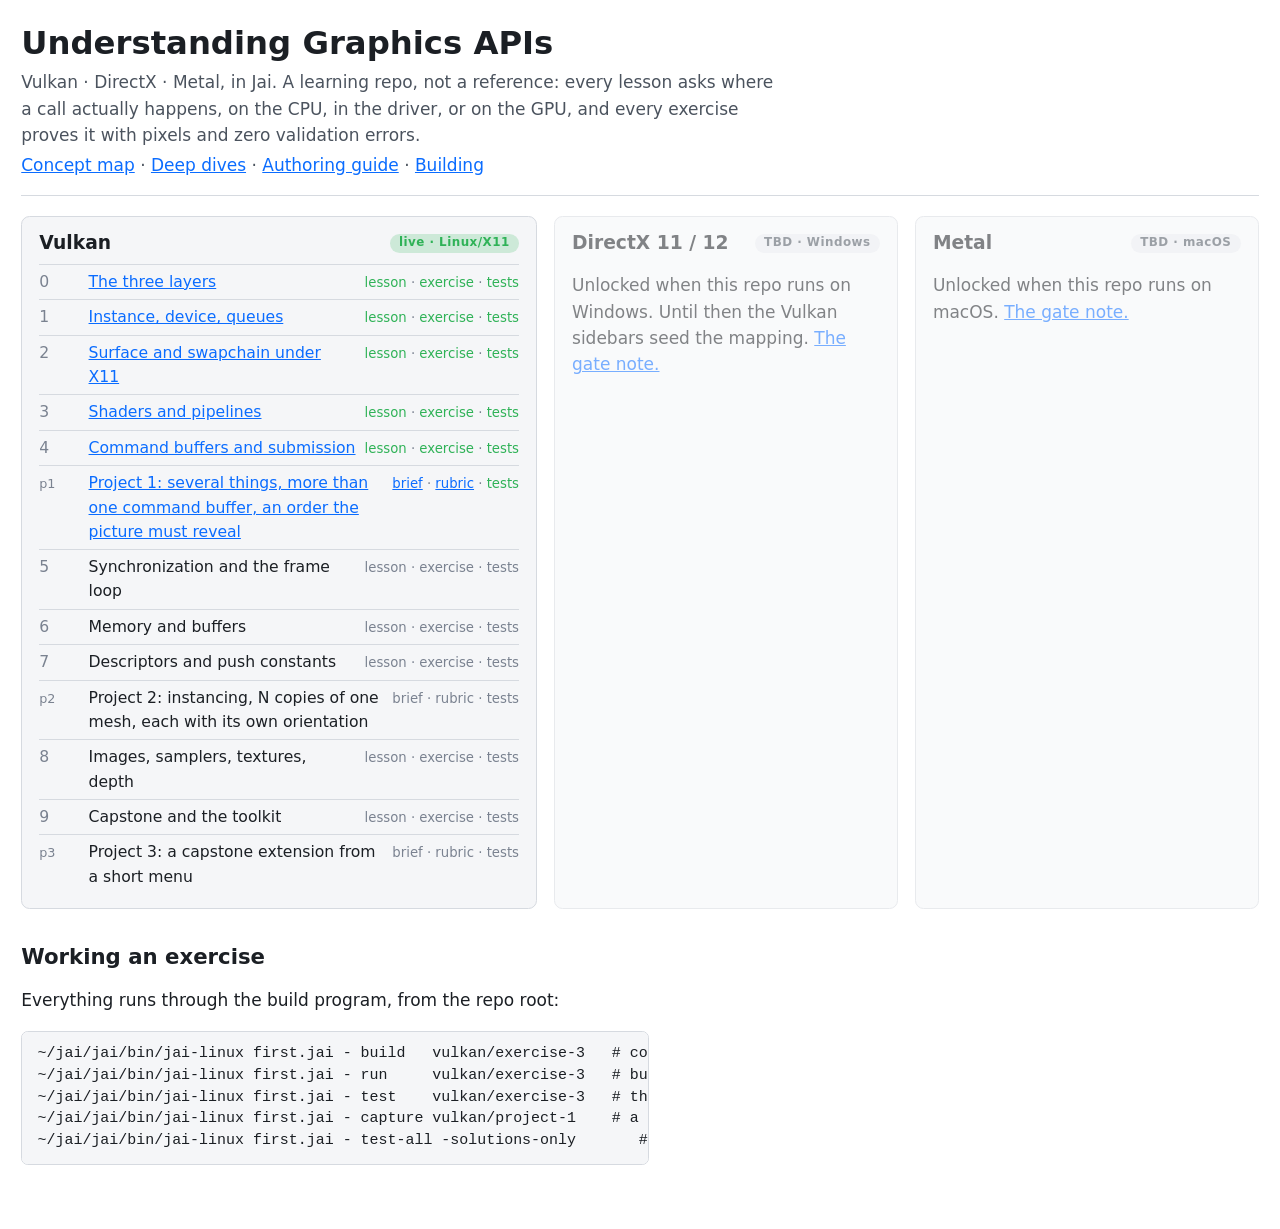
==== commit 7ff64934: "Vulkan content part 1: next links, test-all -solutions-only, docs Co-Authored-By: Claude Fable 5.1 <" ====
--- a/index.html
+++ b/index.html
@@ -54,7 +54,8 @@
 <pre><code>~/jai/jai/bin/jai-linux first.jai - build   vulkan/exercise-3   # compile the windowed program
 ~/jai/jai/bin/jai-linux first.jai - run     vulkan/exercise-3   # build, then look at it
 ~/jai/jai/bin/jai-linux first.jai - test    vulkan/exercise-3   # the headless gate: pixels and zero validation errors
-~/jai/jai/bin/jai-linux first.jai - capture vulkan/project-1    # a PNG of the last readback, for grading</code></pre>
+~/jai/jai/bin/jai-linux first.jai - capture vulkan/project-1    # a PNG of the last readback, for grading
+~/jai/jai/bin/jai-linux first.jai - test-all -solutions-only       # every target expected to pass: harness, checker, reference solutions</code></pre>
 </section>
 
 </body>
